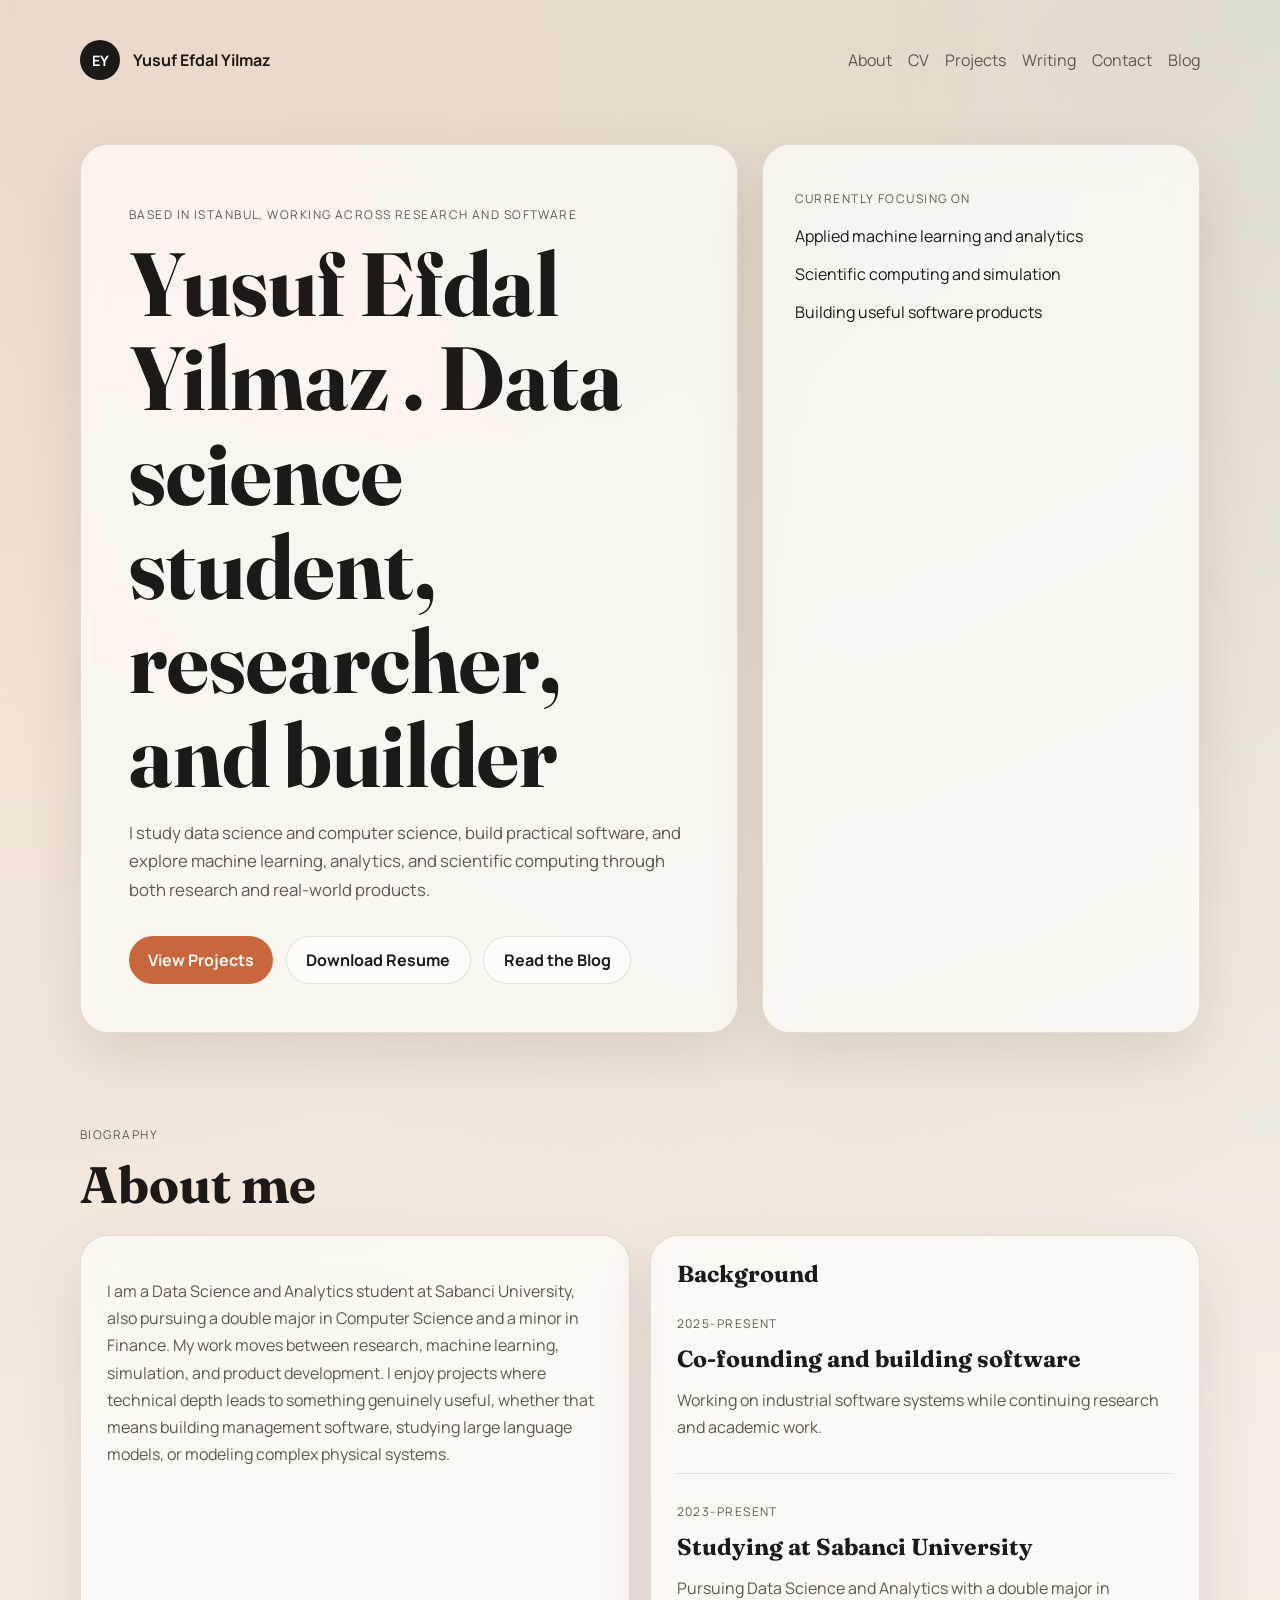
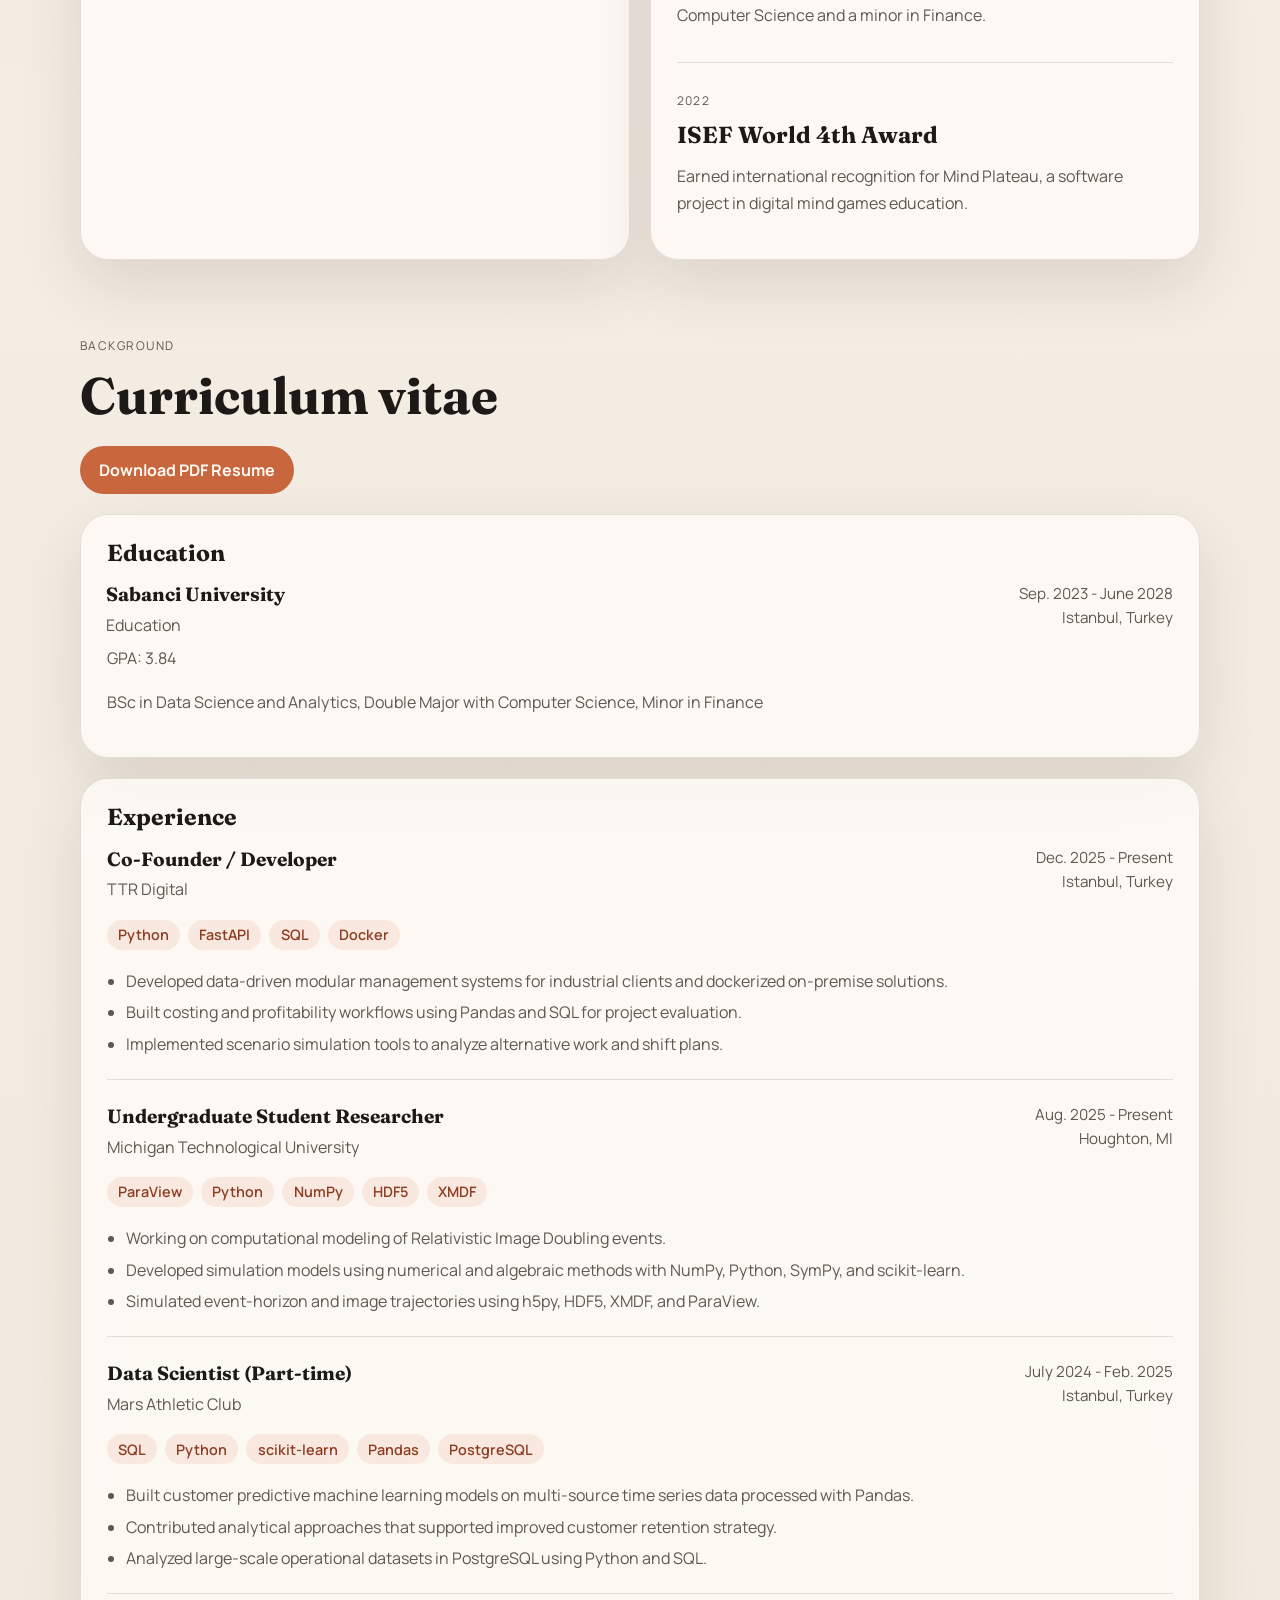
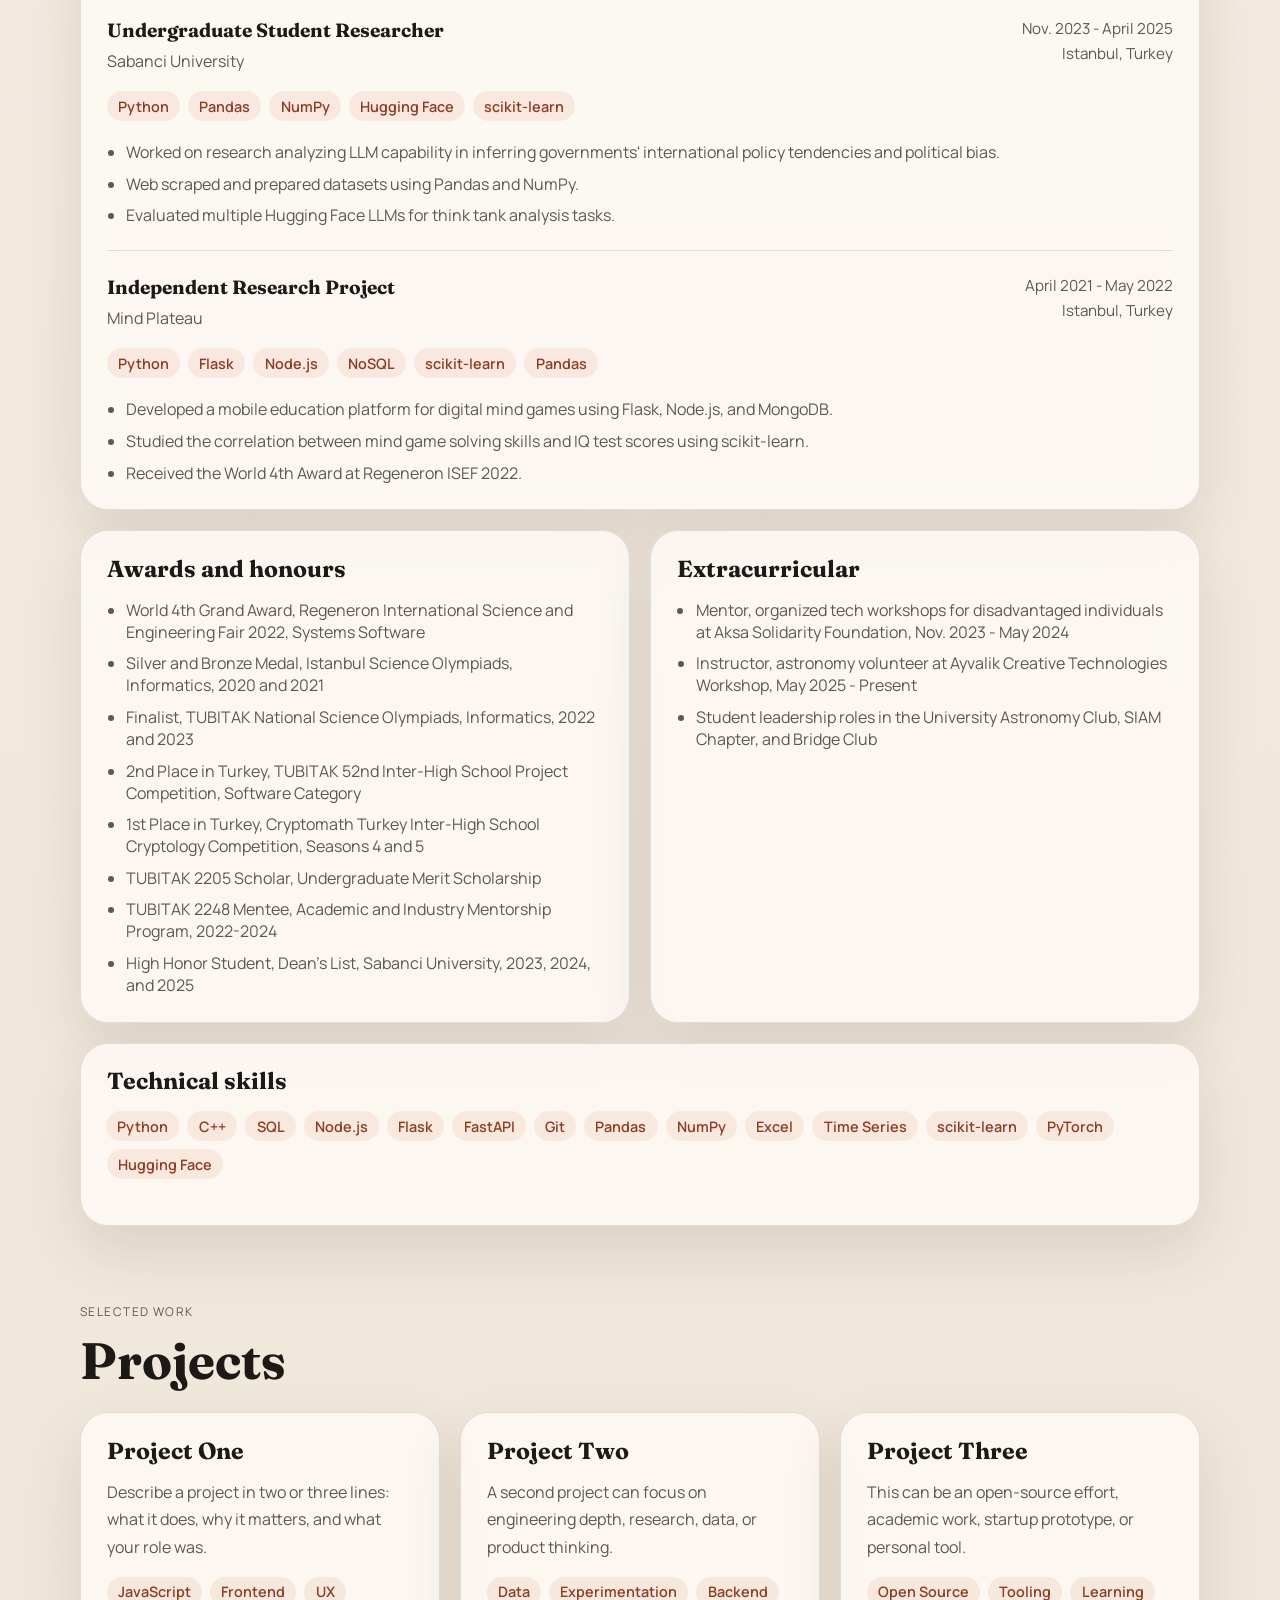
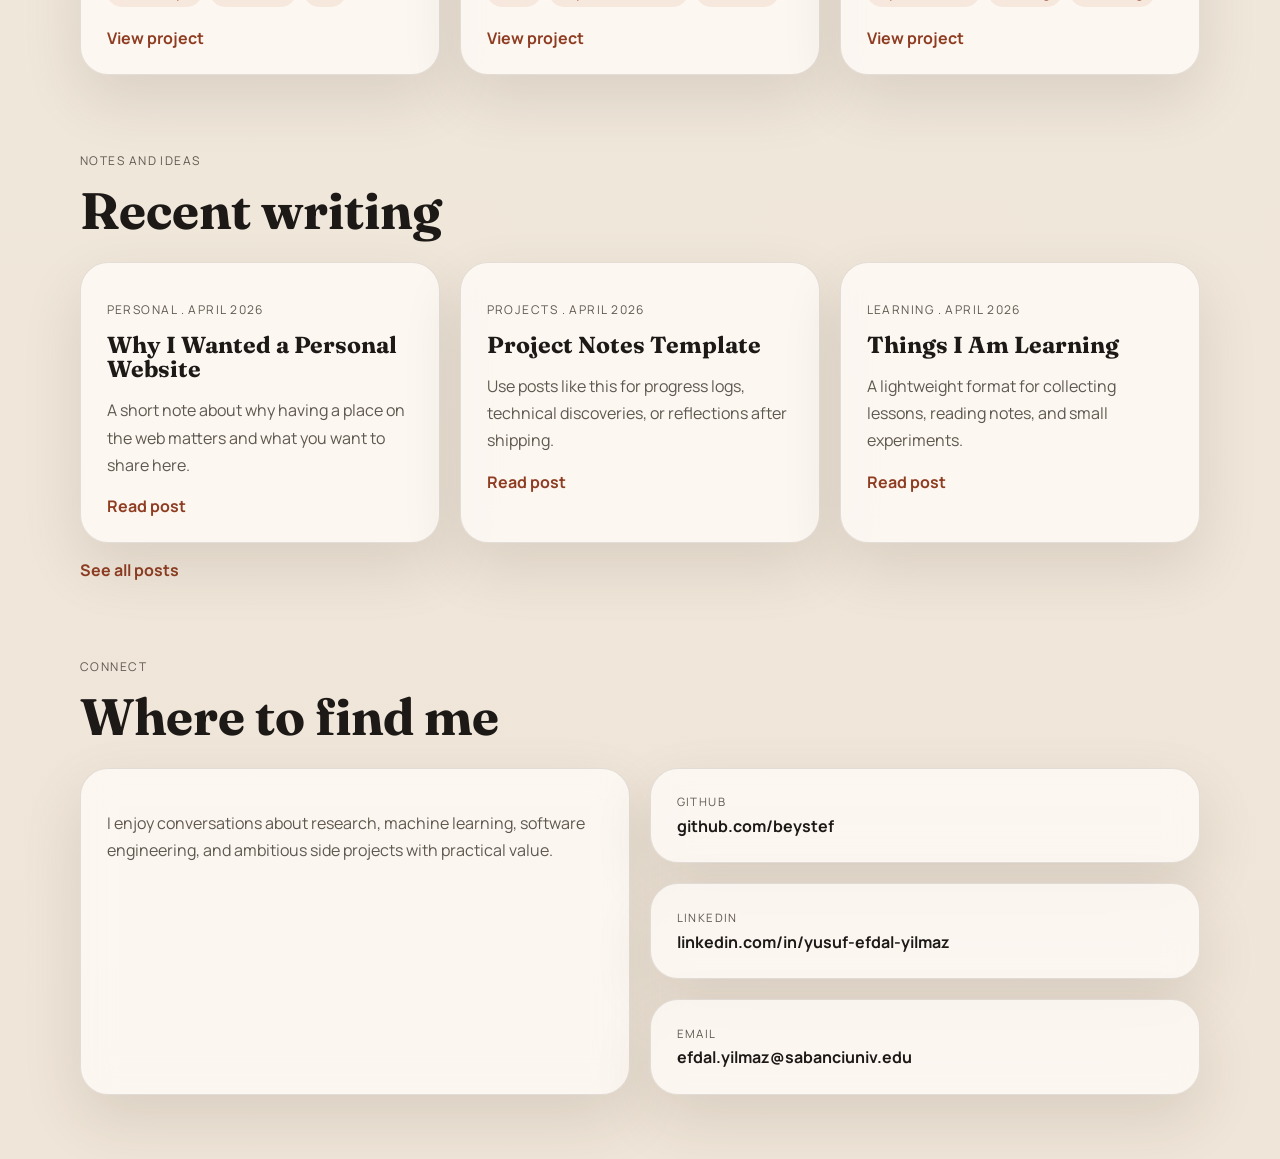
==== index.html @ 8969c826 "initial update" ====
<!DOCTYPE html>
<html lang="en">
  <head>
    <meta charset="UTF-8" />
    <meta name="viewport" content="width=device-width, initial-scale=1.0" />
    <title>Personal Website</title>
    <meta
      name="description"
      content="Personal website template with biography, projects, and a simple blog."
    />
    <link rel="preconnect" href="https://fonts.googleapis.com" />
    <link rel="preconnect" href="https://fonts.gstatic.com" crossorigin />
    <link
      href="https://fonts.googleapis.com/css2?family=Fraunces:wght@500;600;700&family=Manrope:wght@400;500;600;700&display=swap"
      rel="stylesheet"
    />
    <link rel="stylesheet" href="styles.css" />
  </head>
  <body data-page="home">
    <div class="page-shell">
      <header class="site-header">
        <a class="brand" href="#top">
          <span class="brand-mark">EY</span>
          <span class="brand-text" id="brand-text"></span>
        </a>
        <nav class="site-nav" aria-label="Primary">
          <a href="#about">About</a>
          <a href="#cv">CV</a>
          <a href="#projects">Projects</a>
          <a href="#writing">Writing</a>
          <a href="#contact">Contact</a>
          <a href="blog/">Blog</a>
        </nav>
      </header>

      <main id="top">
        <section class="hero">
          <div class="hero-copy">
            <p class="eyebrow" id="hero-location"></p>
            <h1 id="hero-title"></h1>
            <p class="hero-text" id="hero-summary"></p>
            <div class="hero-actions">
              <a class="button button-primary" href="#projects">View Projects</a>
              <a class="button button-secondary" href="resume.pdf" download>Download Resume</a>
              <a class="button button-secondary" href="blog/">Read the Blog</a>
            </div>
          </div>
          <aside class="hero-card">
            <p class="card-label">Currently focusing on</p>
            <ul class="focus-list" id="focus-list"></ul>
          </aside>
        </section>

        <section class="section" id="about">
          <div class="section-heading">
            <p class="eyebrow">Biography</p>
            <h2>About me</h2>
          </div>
          <div class="about-grid">
            <div class="panel">
              <p id="about-bio"></p>
            </div>
            <div class="panel">
              <h3>Background</h3>
              <div class="timeline" id="timeline-list"></div>
            </div>
          </div>
        </section>

        <section class="section" id="cv">
          <div class="section-heading">
            <p class="eyebrow">Background</p>
            <h2>Curriculum vitae</h2>
          </div>
          <div class="cv-actions">
            <a class="button button-primary" href="resume.pdf" download>Download PDF Resume</a>
          </div>
          <div class="cv-stack">
            <div class="panel cv-block">
              <h3>Education</h3>
              <div id="education-list"></div>
            </div>
            <div class="panel cv-block">
              <h3>Experience</h3>
              <div id="experience-list"></div>
            </div>
            <div class="cv-grid">
              <div class="panel cv-block">
                <h3>Awards and honours</h3>
                <ul class="bullet-list" id="awards-list"></ul>
              </div>
              <div class="panel cv-block">
                <h3>Extracurricular</h3>
                <ul class="bullet-list" id="activities-list"></ul>
              </div>
            </div>
            <div class="panel cv-block">
              <h3>Technical skills</h3>
              <div class="tag-list" id="skills-list"></div>
            </div>
          </div>
        </section>

        <section class="section" id="projects">
          <div class="section-heading">
            <p class="eyebrow">Selected work</p>
            <h2>Projects</h2>
          </div>
          <div class="card-grid" id="project-list"></div>
        </section>

        <section class="section" id="writing">
          <div class="section-heading">
            <p class="eyebrow">Notes and ideas</p>
            <h2>Recent writing</h2>
          </div>
          <div class="card-grid" id="post-list"></div>
          <div class="section-footer">
            <a class="text-link" href="blog/">See all posts</a>
          </div>
        </section>

        <section class="section" id="contact">
          <div class="section-heading">
            <p class="eyebrow">Connect</p>
            <h2>Where to find me</h2>
          </div>
          <div class="contact-grid">
            <div class="panel">
              <p id="contact-note"></p>
            </div>
            <div class="contact-links" id="contact-links"></div>
          </div>
        </section>
      </main>
    </div>

    <script src="data/site-data.js"></script>
    <script src="script.js"></script>
  </body>
</html>
---- styles.css ----
:root {
  --bg: #f4efe7;
  --surface: rgba(255, 252, 248, 0.78);
  --surface-strong: #fffaf3;
  --ink: #1c1917;
  --muted: #5f584f;
  --line: rgba(74, 63, 50, 0.14);
  --accent: #c8663d;
  --accent-deep: #8f3d22;
  --shadow: 0 24px 60px rgba(60, 42, 22, 0.12);
  --radius-lg: 28px;
  --radius-md: 18px;
  --radius-sm: 999px;
  --content-width: 1120px;
}

* {
  box-sizing: border-box;
}

html {
  scroll-behavior: smooth;
}

body {
  margin: 0;
  font-family: "Manrope", sans-serif;
  color: var(--ink);
  background:
    radial-gradient(circle at top left, rgba(200, 102, 61, 0.16), transparent 28%),
    radial-gradient(circle at top right, rgba(129, 157, 124, 0.18), transparent 24%),
    linear-gradient(180deg, #f6f0e9 0%, #efe5d8 100%);
}

a {
  color: inherit;
  text-decoration: none;
}

.page-shell {
  width: min(calc(100% - 2rem), var(--content-width));
  margin: 0 auto;
  padding: 1.5rem 0 4rem;
}

.site-header {
  display: flex;
  align-items: center;
  justify-content: space-between;
  gap: 1rem;
  padding: 1rem 0 2rem;
}

.brand {
  display: inline-flex;
  align-items: center;
  gap: 0.8rem;
  font-weight: 700;
}

.brand-mark {
  display: inline-grid;
  place-items: center;
  width: 2.5rem;
  height: 2.5rem;
  border-radius: 50%;
  background: var(--ink);
  color: #fff;
  font-size: 0.9rem;
}

.site-nav {
  display: flex;
  flex-wrap: wrap;
  gap: 1rem;
  color: var(--muted);
}

.hero {
  display: grid;
  grid-template-columns: 1.5fr 1fr;
  gap: 1.5rem;
  align-items: stretch;
  padding: 2rem 0 1rem;
}

.hero-compact {
  grid-template-columns: 1fr;
}

.hero-copy,
.hero-card,
.panel,
.card {
  border: 1px solid var(--line);
  background: var(--surface);
  backdrop-filter: blur(16px);
  box-shadow: var(--shadow);
  border-radius: var(--radius-lg);
}

.hero-copy {
  padding: 3rem;
}

.hero-card {
  padding: 2rem;
}

.eyebrow,
.card-meta,
.timeline-period,
.card-label {
  text-transform: uppercase;
  letter-spacing: 0.12em;
  font-size: 0.75rem;
  color: var(--muted);
}

h1,
h2,
h3 {
  font-family: "Fraunces", serif;
  line-height: 1.05;
  margin: 0;
}

h1 {
  font-size: clamp(2.8rem, 7vw, 5.6rem);
  margin-top: 0.75rem;
  max-width: 10ch;
}

h2 {
  font-size: clamp(2rem, 4vw, 3.2rem);
}

h3 {
  font-size: 1.45rem;
}

p {
  line-height: 1.7;
  color: var(--muted);
}

.hero-text {
  max-width: 60ch;
  font-size: 1.05rem;
}

.hero-actions {
  display: flex;
  flex-wrap: wrap;
  gap: 0.8rem;
  margin-top: 2rem;
}

.button {
  display: inline-flex;
  align-items: center;
  justify-content: center;
  min-height: 3rem;
  padding: 0 1.2rem;
  border-radius: var(--radius-sm);
  font-weight: 700;
}

.button-primary {
  background: var(--accent);
  color: #fffaf4;
}

.button-secondary {
  border: 1px solid var(--line);
  background: rgba(255, 255, 255, 0.55);
}

.focus-list,
.timeline {
  display: grid;
  gap: 1rem;
  padding: 0;
  margin: 1rem 0 0;
  list-style: none;
}

.section {
  padding-top: 4rem;
}

.cv-actions {
  margin-bottom: 1.25rem;
}

.section-heading {
  margin-bottom: 1.5rem;
}

.about-grid,
.cv-grid,
.contact-grid {
  display: grid;
  grid-template-columns: repeat(2, minmax(0, 1fr));
  gap: 1.25rem;
}

.panel {
  padding: 1.6rem;
}

.timeline-item + .timeline-item {
  padding-top: 1rem;
  border-top: 1px solid var(--line);
}

.card-grid,
.cv-stack,
.blog-stack,
.contact-links {
  display: grid;
  gap: 1.25rem;
}

.card-grid {
  grid-template-columns: repeat(3, minmax(0, 1fr));
}

.card {
  padding: 1.6rem;
}

.tag-list {
  display: flex;
  flex-wrap: wrap;
  gap: 0.5rem;
  margin: 1rem 0 1.25rem;
}

.tag {
  padding: 0.35rem 0.7rem;
  border-radius: var(--radius-sm);
  background: rgba(200, 102, 61, 0.1);
  color: var(--accent-deep);
  font-size: 0.9rem;
  font-weight: 600;
}

.text-link {
  color: var(--accent-deep);
  font-weight: 700;
}

.section-footer {
  margin-top: 1rem;
}

.contact-link {
  display: grid;
  gap: 0.35rem;
}

.contact-label {
  text-transform: uppercase;
  letter-spacing: 0.12em;
  font-size: 0.72rem;
  color: var(--muted);
}

.contact-value {
  font-weight: 700;
  color: var(--ink);
}

.cv-block h3 {
  margin-bottom: 1.1rem;
}

.cv-entry + .cv-entry {
  margin-top: 1.5rem;
  padding-top: 1.5rem;
  border-top: 1px solid var(--line);
}

.cv-entry-header {
  display: flex;
  justify-content: space-between;
  gap: 1rem;
  align-items: flex-start;
}

.cv-entry h4 {
  margin: 0;
  font-family: "Fraunces", serif;
  font-size: 1.2rem;
}

.cv-subtitle,
.cv-note,
.cv-meta {
  color: var(--muted);
}

.cv-subtitle,
.cv-note {
  margin: 0.35rem 0 0;
}

.cv-meta {
  display: grid;
  gap: 0.2rem;
  text-align: right;
  font-size: 0.95rem;
  flex-shrink: 0;
}

.bullet-list {
  margin: 1rem 0 0;
  padding-left: 1.2rem;
  color: var(--muted);
}

.bullet-list li + li {
  margin-top: 0.6rem;
}

@media (max-width: 920px) {
  .hero,
  .about-grid,
  .cv-grid,
  .contact-grid,
  .card-grid {
    grid-template-columns: 1fr;
  }

  .cv-entry-header {
    flex-direction: column;
  }

  .cv-meta {
    text-align: left;
  }

  .hero-copy {
    padding: 2.2rem;
  }

  .site-header {
    flex-direction: column;
    align-items: flex-start;
  }
}

@media (max-width: 600px) {
  .page-shell {
    width: min(calc(100% - 1.2rem), var(--content-width));
  }

  .hero-copy,
  .hero-card,
  .panel,
  .card {
    border-radius: 22px;
  }

  h1 {
    max-width: 100%;
  }
}
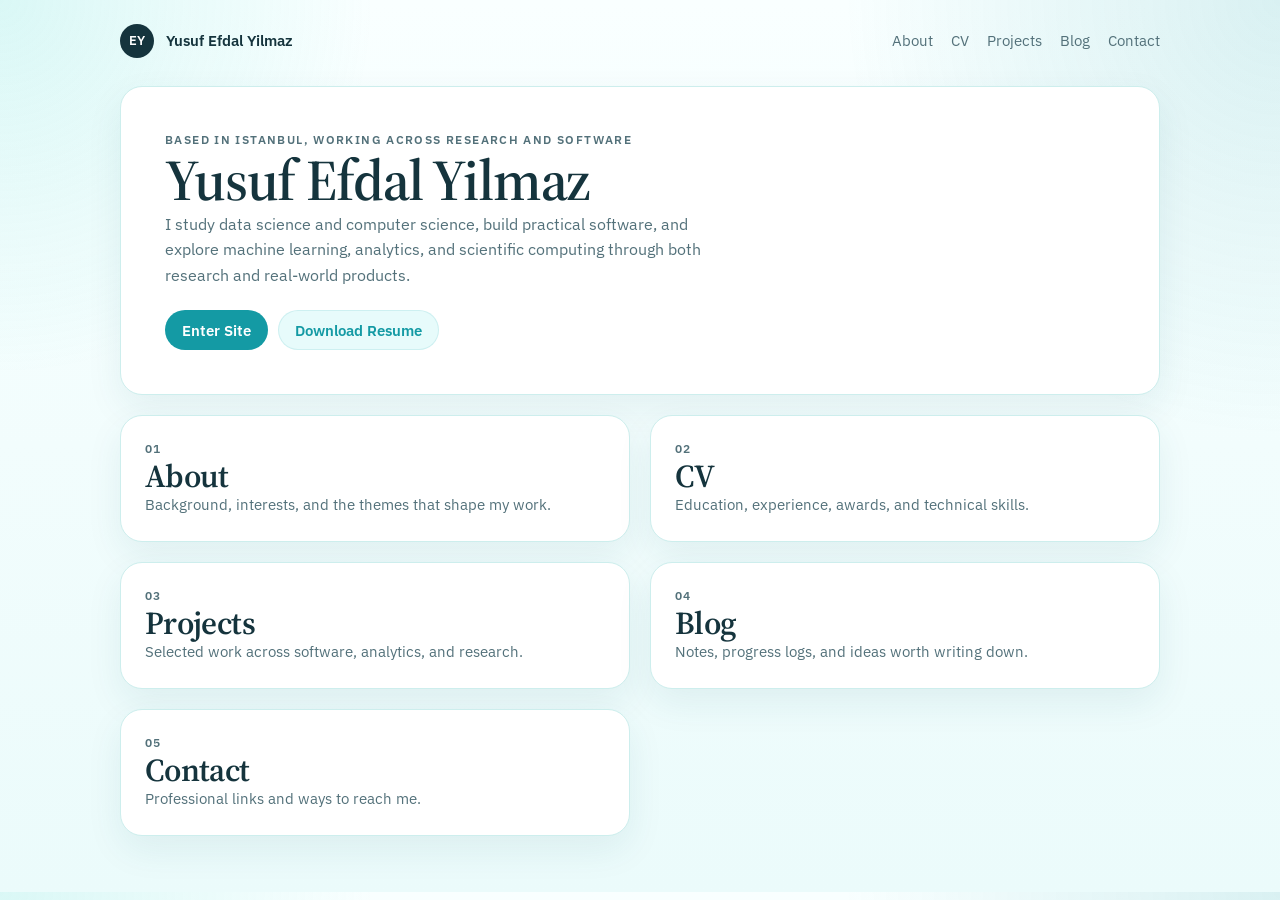
==== commit 927512b7: "initial update" ====
--- a/index.html
+++ b/index.html
@@ -6,12 +6,12 @@
     <title>Personal Website</title>
     <meta
       name="description"
-      content="Personal website template with biography, projects, and a simple blog."
+      content="Personal website of Yusuf Efdal Yilmaz."
     />
     <link rel="preconnect" href="https://fonts.googleapis.com" />
     <link rel="preconnect" href="https://fonts.gstatic.com" crossorigin />
     <link
-      href="https://fonts.googleapis.com/css2?family=Fraunces:wght@500;600;700&family=Manrope:wght@400;500;600;700&display=swap"
+      href="https://fonts.googleapis.com/css2?family=IBM+Plex+Sans:wght@400;500;600;700&family=Source+Serif+4:wght@500;600;700&display=swap"
       rel="stylesheet"
     />
     <link rel="stylesheet" href="styles.css" />
@@ -19,118 +19,56 @@
   <body data-page="home">
     <div class="page-shell">
       <header class="site-header">
-        <a class="brand" href="#top">
+        <a class="brand" href="/">
           <span class="brand-mark">EY</span>
           <span class="brand-text" id="brand-text"></span>
         </a>
         <nav class="site-nav" aria-label="Primary">
-          <a href="#about">About</a>
-          <a href="#cv">CV</a>
-          <a href="#projects">Projects</a>
-          <a href="#writing">Writing</a>
-          <a href="#contact">Contact</a>
-          <a href="blog/">Blog</a>
+          <a href="/about.html">About</a>
+          <a href="/cv.html">CV</a>
+          <a href="/projects.html">Projects</a>
+          <a href="/blog/">Blog</a>
+          <a href="/contact.html">Contact</a>
         </nav>
       </header>
 
-      <main id="top">
-        <section class="hero">
-          <div class="hero-copy">
-            <p class="eyebrow" id="hero-location"></p>
-            <h1 id="hero-title"></h1>
-            <p class="hero-text" id="hero-summary"></p>
-            <div class="hero-actions">
-              <a class="button button-primary" href="#projects">View Projects</a>
-              <a class="button button-secondary" href="resume.pdf" download>Download Resume</a>
-              <a class="button button-secondary" href="blog/">Read the Blog</a>
-            </div>
-          </div>
-          <aside class="hero-card">
-            <p class="card-label">Currently focusing on</p>
-            <ul class="focus-list" id="focus-list"></ul>
-          </aside>
-        </section>
-
-        <section class="section" id="about">
-          <div class="section-heading">
-            <p class="eyebrow">Biography</p>
-            <h2>About me</h2>
-          </div>
-          <div class="about-grid">
-            <div class="panel">
-              <p id="about-bio"></p>
-            </div>
-            <div class="panel">
-              <h3>Background</h3>
-              <div class="timeline" id="timeline-list"></div>
-            </div>
+      <main class="landing-main">
+        <section class="landing-hero">
+          <p class="eyebrow" id="hero-location"></p>
+          <h1 id="hero-title"></h1>
+          <p class="landing-summary" id="hero-summary"></p>
+          <div class="hero-actions">
+            <a class="button button-primary" href="/about.html">Enter Site</a>
+            <a class="button button-secondary" href="/resume.pdf" download>Download Resume</a>
           </div>
         </section>
 
-        <section class="section" id="cv">
-          <div class="section-heading">
-            <p class="eyebrow">Background</p>
-            <h2>Curriculum vitae</h2>
-          </div>
-          <div class="cv-actions">
-            <a class="button button-primary" href="resume.pdf" download>Download PDF Resume</a>
-          </div>
-          <div class="cv-stack">
-            <div class="panel cv-block">
-              <h3>Education</h3>
-              <div id="education-list"></div>
-            </div>
-            <div class="panel cv-block">
-              <h3>Experience</h3>
-              <div id="experience-list"></div>
-            </div>
-            <div class="cv-grid">
-              <div class="panel cv-block">
-                <h3>Awards and honours</h3>
-                <ul class="bullet-list" id="awards-list"></ul>
-              </div>
-              <div class="panel cv-block">
-                <h3>Extracurricular</h3>
-                <ul class="bullet-list" id="activities-list"></ul>
-              </div>
-            </div>
-            <div class="panel cv-block">
-              <h3>Technical skills</h3>
-              <div class="tag-list" id="skills-list"></div>
-            </div>
-          </div>
-        </section>
-
-        <section class="section" id="projects">
-          <div class="section-heading">
-            <p class="eyebrow">Selected work</p>
+        <section class="landing-grid">
+          <a class="landing-card" href="/about.html">
+            <p class="eyebrow">01</p>
+            <h2>About</h2>
+            <p>Background, interests, and the themes that shape my work.</p>
+          </a>
+          <a class="landing-card" href="/cv.html">
+            <p class="eyebrow">02</p>
+            <h2>CV</h2>
+            <p>Education, experience, awards, and technical skills.</p>
+          </a>
+          <a class="landing-card" href="/projects.html">
+            <p class="eyebrow">03</p>
             <h2>Projects</h2>
-          </div>
-          <div class="card-grid" id="project-list"></div>
-        </section>
-
-        <section class="section" id="writing">
-          <div class="section-heading">
-            <p class="eyebrow">Notes and ideas</p>
-            <h2>Recent writing</h2>
-          </div>
-          <div class="card-grid" id="post-list"></div>
-          <div class="section-footer">
-            <a class="text-link" href="blog/">See all posts</a>
-          </div>
-        </section>
-
-        <section class="section" id="contact">
-          <div class="section-heading">
-            <p class="eyebrow">Connect</p>
-            <h2>Where to find me</h2>
-          </div>
-          <div class="contact-grid">
-            <div class="panel">
-              <p id="contact-note"></p>
-            </div>
-            <div class="contact-links" id="contact-links"></div>
-          </div>
+            <p>Selected work across software, analytics, and research.</p>
+          </a>
+          <a class="landing-card" href="/blog/">
+            <p class="eyebrow">04</p>
+            <h2>Blog</h2>
+            <p>Notes, progress logs, and ideas worth writing down.</p>
+          </a>
+          <a class="landing-card" href="/contact.html">
+            <p class="eyebrow">05</p>
+            <h2>Contact</h2>
+            <p>Professional links and ways to reach me.</p>
+          </a>
         </section>
       </main>
     </div>
--- a/styles.css
+++ b/styles.css
@@ -1,17 +1,17 @@
 :root {
-  --bg: #f4efe7;
-  --surface: rgba(255, 252, 248, 0.78);
-  --surface-strong: #fffaf3;
-  --ink: #1c1917;
-  --muted: #5f584f;
-  --line: rgba(74, 63, 50, 0.14);
-  --accent: #c8663d;
-  --accent-deep: #8f3d22;
-  --shadow: 0 24px 60px rgba(60, 42, 22, 0.12);
-  --radius-lg: 28px;
-  --radius-md: 18px;
+  --bg: #eefcfb;
+  --surface: #ffffff;
+  --surface-alt: #f2fffd;
+  --ink: #15343d;
+  --muted: #53717a;
+  --line: #cdeeed;
+  --accent: #149aa4;
+  --accent-soft: #e7fbfb;
+  --shadow: 0 14px 36px rgba(20, 88, 98, 0.08);
+  --radius-lg: 22px;
+  --radius-md: 16px;
   --radius-sm: 999px;
-  --content-width: 1120px;
+  --content-width: 1040px;
 }
 
 * {
@@ -24,12 +24,14 @@
 
 body {
   margin: 0;
-  font-family: "Manrope", sans-serif;
+  background:
+    radial-gradient(circle at top left, rgba(76, 214, 204, 0.18), transparent 24%),
+    radial-gradient(circle at top right, rgba(20, 154, 164, 0.14), transparent 28%),
+    linear-gradient(180deg, #f9ffff 0%, #ebfbfb 100%);
   color: var(--ink);
-  background:
-    radial-gradient(circle at top left, rgba(200, 102, 61, 0.16), transparent 28%),
-    radial-gradient(circle at top right, rgba(129, 157, 124, 0.18), transparent 24%),
-    linear-gradient(180deg, #f6f0e9 0%, #efe5d8 100%);
+  font-family: "IBM Plex Sans", sans-serif;
+  font-size: 15px;
+  line-height: 1.6;
 }
 
 a {
@@ -37,333 +39,306 @@
   text-decoration: none;
 }
 
+p {
+  margin: 0;
+  color: var(--muted);
+}
+
+h1,
+h2,
+h3 {
+  margin: 0;
+  font-family: "Source Serif 4", serif;
+  font-weight: 600;
+  letter-spacing: -0.02em;
+  line-height: 1.08;
+}
+
+h1 {
+  font-size: clamp(2.4rem, 4.5vw, 4rem);
+}
+
+h2 {
+  font-size: clamp(1.5rem, 2.5vw, 2rem);
+}
+
+h3 {
+  font-size: 1.12rem;
+}
+
 .page-shell {
-  width: min(calc(100% - 2rem), var(--content-width));
+  width: min(calc(100% - 40px), var(--content-width));
   margin: 0 auto;
-  padding: 1.5rem 0 4rem;
+  padding: 24px 0 56px;
 }
 
 .site-header {
   display: flex;
   align-items: center;
   justify-content: space-between;
-  gap: 1rem;
-  padding: 1rem 0 2rem;
+  gap: 20px;
+  padding-bottom: 28px;
 }
 
 .brand {
   display: inline-flex;
   align-items: center;
-  gap: 0.8rem;
-  font-weight: 700;
+  gap: 12px;
+  font-size: 0.94rem;
+  font-weight: 600;
 }
 
 .brand-mark {
   display: inline-grid;
   place-items: center;
-  width: 2.5rem;
-  height: 2.5rem;
+  width: 34px;
+  height: 34px;
   border-radius: 50%;
   background: var(--ink);
   color: #fff;
-  font-size: 0.9rem;
+  font-size: 0.8rem;
 }
 
 .site-nav {
   display: flex;
   flex-wrap: wrap;
-  gap: 1rem;
-  color: var(--muted);
-}
-
-.hero {
-  display: grid;
-  grid-template-columns: 1.5fr 1fr;
-  gap: 1.5rem;
-  align-items: stretch;
-  padding: 2rem 0 1rem;
-}
-
-.hero-compact {
-  grid-template-columns: 1fr;
-}
-
-.hero-copy,
-.hero-card,
+  gap: 18px;
+  font-size: 0.92rem;
+  color: var(--muted);
+}
+
+.site-nav a:hover,
+.text-link:hover {
+  color: var(--accent);
+}
+
+.landing-main,
+.content-page,
+.page-stack,
+.contact-links,
+.timeline {
+  display: grid;
+  gap: 20px;
+}
+
+.landing-hero,
+.landing-card,
 .panel,
 .card {
+  background: var(--surface);
   border: 1px solid var(--line);
-  background: var(--surface);
-  backdrop-filter: blur(16px);
+  border-radius: var(--radius-lg);
   box-shadow: var(--shadow);
-  border-radius: var(--radius-lg);
-}
-
-.hero-copy {
-  padding: 3rem;
-}
-
-.hero-card {
-  padding: 2rem;
+}
+
+.landing-hero {
+  padding: 44px;
+}
+
+.landing-summary,
+.page-summary {
+  max-width: 58ch;
+  font-size: 1rem;
+}
+
+.hero-actions {
+  display: flex;
+  flex-wrap: wrap;
+  gap: 10px;
+  margin-top: 22px;
+}
+
+.landing-grid,
+.content-grid,
+.card-grid {
+  display: grid;
+  gap: 20px;
+}
+
+.landing-grid {
+  grid-template-columns: repeat(2, minmax(0, 1fr));
+}
+
+.content-grid {
+  grid-template-columns: repeat(2, minmax(0, 1fr));
+}
+
+.card-grid {
+  grid-template-columns: repeat(2, minmax(0, 1fr));
+}
+
+.card-grid-wide {
+  grid-template-columns: repeat(2, minmax(0, 1fr));
+}
+
+.landing-card,
+.panel,
+.card {
+  padding: 24px;
+}
+
+.landing-card {
+  transition: transform 160ms ease, border-color 160ms ease;
+}
+
+.landing-card:hover {
+  transform: translateY(-2px);
+  border-color: #9ddfdd;
+}
+
+.page-intro {
+  display: grid;
+  gap: 10px;
+  padding: 8px 0 6px;
 }
 
 .eyebrow,
 .card-meta,
 .timeline-period,
-.card-label {
+.contact-label {
+  font-size: 0.72rem;
+  font-weight: 600;
+  letter-spacing: 0.12em;
   text-transform: uppercase;
-  letter-spacing: 0.12em;
-  font-size: 0.75rem;
-  color: var(--muted);
-}
-
-h1,
-h2,
-h3 {
-  font-family: "Fraunces", serif;
-  line-height: 1.05;
-  margin: 0;
-}
-
-h1 {
-  font-size: clamp(2.8rem, 7vw, 5.6rem);
-  margin-top: 0.75rem;
-  max-width: 10ch;
-}
-
-h2 {
-  font-size: clamp(2rem, 4vw, 3.2rem);
-}
-
-h3 {
-  font-size: 1.45rem;
-}
-
-p {
-  line-height: 1.7;
-  color: var(--muted);
-}
-
-.hero-text {
-  max-width: 60ch;
-  font-size: 1.05rem;
-}
-
-.hero-actions {
-  display: flex;
-  flex-wrap: wrap;
-  gap: 0.8rem;
-  margin-top: 2rem;
+  color: var(--muted);
 }
 
 .button {
   display: inline-flex;
   align-items: center;
   justify-content: center;
-  min-height: 3rem;
-  padding: 0 1.2rem;
+  min-height: 40px;
+  padding: 0 16px;
   border-radius: var(--radius-sm);
-  font-weight: 700;
+  font-size: 0.92rem;
+  font-weight: 600;
+  border: 1px solid transparent;
 }
 
 .button-primary {
   background: var(--accent);
-  color: #fffaf4;
+  color: #fff;
 }
 
 .button-secondary {
-  border: 1px solid var(--line);
-  background: rgba(255, 255, 255, 0.55);
-}
-
-.focus-list,
-.timeline {
-  display: grid;
-  gap: 1rem;
-  padding: 0;
-  margin: 1rem 0 0;
-  list-style: none;
-}
-
-.section {
-  padding-top: 4rem;
-}
-
-.cv-actions {
-  margin-bottom: 1.25rem;
-}
-
-.section-heading {
-  margin-bottom: 1.5rem;
-}
-
-.about-grid,
-.cv-grid,
-.contact-grid {
-  display: grid;
-  grid-template-columns: repeat(2, minmax(0, 1fr));
-  gap: 1.25rem;
-}
-
-.panel {
-  padding: 1.6rem;
-}
-
-.timeline-item + .timeline-item {
-  padding-top: 1rem;
+  background: var(--accent-soft);
+  color: var(--accent);
+  border-color: rgba(20, 154, 164, 0.12);
+}
+
+.prose-panel,
+.cv-block,
+.card,
+.contact-link {
+  display: grid;
+  gap: 12px;
+}
+
+.timeline-item + .timeline-item,
+.cv-entry + .cv-entry {
+  padding-top: 18px;
   border-top: 1px solid var(--line);
 }
 
-.card-grid,
-.cv-stack,
-.blog-stack,
-.contact-links {
-  display: grid;
-  gap: 1.25rem;
-}
-
-.card-grid {
-  grid-template-columns: repeat(3, minmax(0, 1fr));
-}
-
-.card {
-  padding: 1.6rem;
-}
-
-.tag-list {
-  display: flex;
-  flex-wrap: wrap;
-  gap: 0.5rem;
-  margin: 1rem 0 1.25rem;
-}
-
-.tag {
-  padding: 0.35rem 0.7rem;
-  border-radius: var(--radius-sm);
-  background: rgba(200, 102, 61, 0.1);
-  color: var(--accent-deep);
+.cv-entry {
+  display: grid;
+  gap: 10px;
+}
+
+.cv-entry-header {
+  display: flex;
+  justify-content: space-between;
+  gap: 16px;
+  align-items: flex-start;
+}
+
+.cv-meta {
+  display: grid;
+  gap: 2px;
+  text-align: right;
+  color: var(--muted);
   font-size: 0.9rem;
-  font-weight: 600;
-}
-
-.text-link {
-  color: var(--accent-deep);
-  font-weight: 700;
-}
-
-.section-footer {
-  margin-top: 1rem;
-}
-
-.contact-link {
-  display: grid;
-  gap: 0.35rem;
-}
-
-.contact-label {
-  text-transform: uppercase;
-  letter-spacing: 0.12em;
-  font-size: 0.72rem;
-  color: var(--muted);
-}
-
-.contact-value {
-  font-weight: 700;
-  color: var(--ink);
-}
-
-.cv-block h3 {
-  margin-bottom: 1.1rem;
-}
-
-.cv-entry + .cv-entry {
-  margin-top: 1.5rem;
-  padding-top: 1.5rem;
-  border-top: 1px solid var(--line);
-}
-
-.cv-entry-header {
-  display: flex;
-  justify-content: space-between;
-  gap: 1rem;
-  align-items: flex-start;
-}
-
-.cv-entry h4 {
-  margin: 0;
-  font-family: "Fraunces", serif;
-  font-size: 1.2rem;
-}
-
-.cv-subtitle,
-.cv-note,
-.cv-meta {
-  color: var(--muted);
 }
 
 .cv-subtitle,
 .cv-note {
-  margin: 0.35rem 0 0;
-}
-
-.cv-meta {
-  display: grid;
-  gap: 0.2rem;
-  text-align: right;
   font-size: 0.95rem;
-  flex-shrink: 0;
+}
+
+.tag-list {
+  display: flex;
+  flex-wrap: wrap;
+  gap: 8px;
+}
+
+.tag {
+  padding: 5px 10px;
+  border-radius: var(--radius-sm);
+  background: var(--accent-soft);
+  color: var(--accent);
+  font-size: 0.84rem;
+  font-weight: 600;
 }
 
 .bullet-list {
-  margin: 1rem 0 0;
-  padding-left: 1.2rem;
+  margin: 0;
+  padding-left: 18px;
   color: var(--muted);
 }
 
 .bullet-list li + li {
-  margin-top: 0.6rem;
-}
-
-@media (max-width: 920px) {
-  .hero,
-  .about-grid,
-  .cv-grid,
-  .contact-grid,
-  .card-grid {
-    grid-template-columns: 1fr;
-  }
-
+  margin-top: 8px;
+}
+
+.text-link {
+  color: var(--accent);
+  font-size: 0.92rem;
+  font-weight: 600;
+}
+
+.contact-link {
+  max-width: 420px;
+}
+
+.contact-value {
+  font-size: 1rem;
+  font-weight: 600;
+  color: var(--ink);
+}
+
+@media (max-width: 820px) {
+  .site-header,
   .cv-entry-header {
     flex-direction: column;
+    align-items: flex-start;
+  }
+
+  .landing-grid,
+  .content-grid,
+  .card-grid,
+  .card-grid-wide {
+    grid-template-columns: 1fr;
   }
 
   .cv-meta {
     text-align: left;
   }
-
-  .hero-copy {
-    padding: 2.2rem;
-  }
-
-  .site-header {
-    flex-direction: column;
-    align-items: flex-start;
-  }
-}
-
-@media (max-width: 600px) {
+}
+
+@media (max-width: 560px) {
+  body {
+    font-size: 14px;
+  }
+
   .page-shell {
-    width: min(calc(100% - 1.2rem), var(--content-width));
-  }
-
-  .hero-copy,
-  .hero-card,
+    width: min(calc(100% - 24px), var(--content-width));
+  }
+
+  .landing-hero,
+  .landing-card,
   .panel,
   .card {
-    border-radius: 22px;
-  }
-
-  h1 {
-    max-width: 100%;
-  }
-}
+    padding: 20px;
+    border-radius: var(--radius-md);
+  }
+}
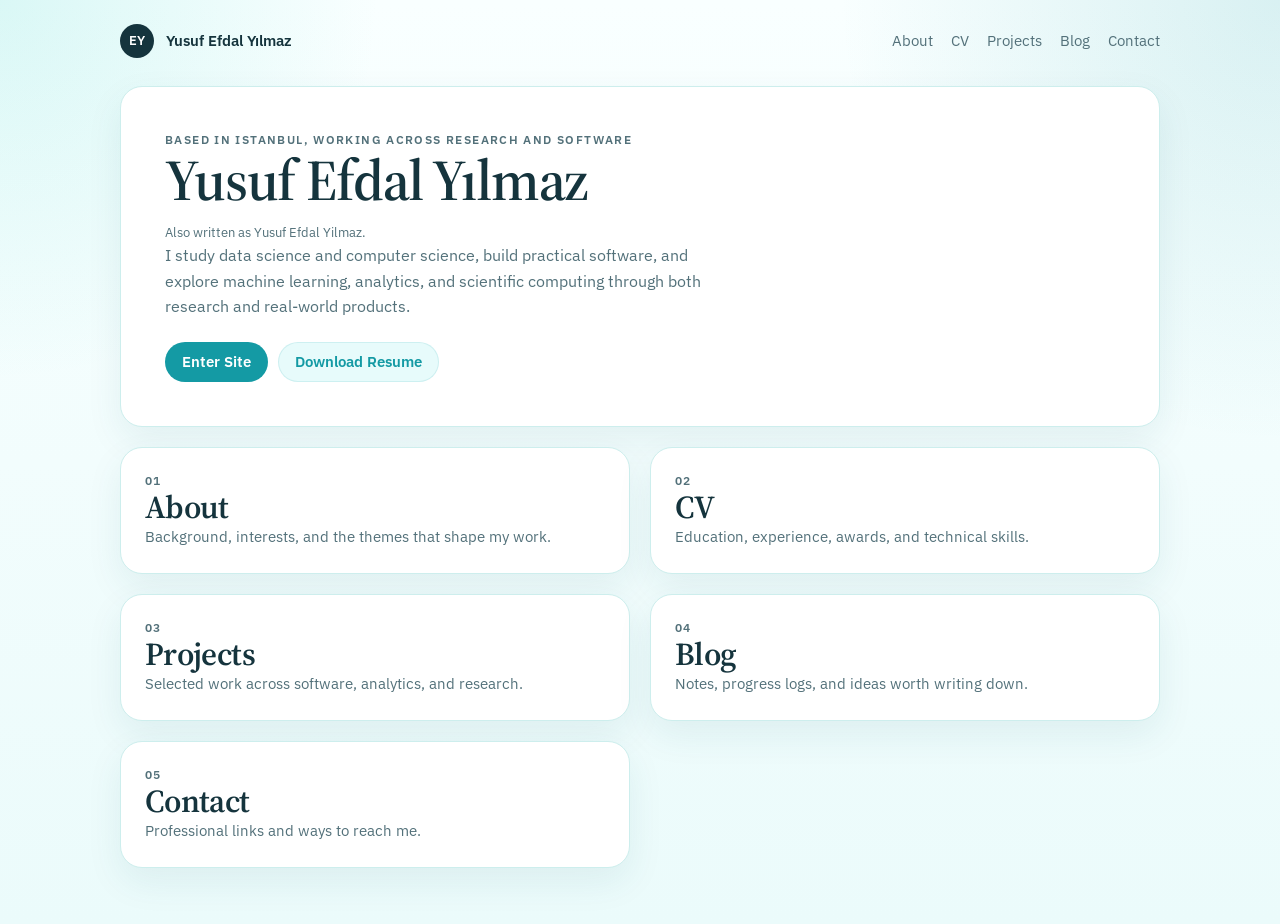
==== commit d694350f: "seo-update" ====
--- a/index.html
+++ b/index.html
@@ -3,11 +3,20 @@
   <head>
     <meta charset="UTF-8" />
     <meta name="viewport" content="width=device-width, initial-scale=1.0" />
-    <title>Personal Website</title>
+    <title>Yusuf Efdal Yılmaz | Personal Website</title>
     <meta
       name="description"
-      content="Personal website of Yusuf Efdal Yilmaz."
+      content="Yusuf Efdal Yılmaz is a data science student, researcher, and software builder based in Istanbul. Explore his background, CV, projects, blog, and contact details."
     />
+    <link rel="canonical" href="https://www.efdalyilmaz.com/" />
+    <meta property="og:title" content="Yusuf Efdal Yılmaz | Personal Website" />
+    <meta
+      property="og:description"
+      content="Personal website of Yusuf Efdal Yılmaz, featuring his background, CV, projects, writing, and contact details."
+    />
+    <meta property="og:type" content="website" />
+    <meta property="og:url" content="https://www.efdalyilmaz.com/" />
+    <meta name="robots" content="index,follow" />
     <link rel="preconnect" href="https://fonts.googleapis.com" />
     <link rel="preconnect" href="https://fonts.gstatic.com" crossorigin />
     <link
@@ -15,6 +24,30 @@
       rel="stylesheet"
     />
     <link rel="stylesheet" href="styles.css" />
+    <script type="application/ld+json">
+      {
+        "@context": "https://schema.org",
+        "@type": "Person",
+        "name": "Yusuf Efdal Yılmaz",
+        "alternateName": "Yusuf Efdal Yilmaz",
+        "url": "https://www.efdalyilmaz.com/",
+        "email": "mailto:efdal.yilmaz@sabanciuniv.edu",
+        "jobTitle": "Data science student, researcher, and builder",
+        "alumniOf": {
+          "@type": "CollegeOrUniversity",
+          "name": "Sabanci University"
+        },
+        "address": {
+          "@type": "PostalAddress",
+          "addressLocality": "Istanbul",
+          "addressCountry": "TR"
+        },
+        "sameAs": [
+          "https://github.com/beystef",
+          "https://linkedin.com/in/yusuf-efdal-yilmaz"
+        ]
+      }
+    </script>
   </head>
   <body data-page="home">
     <div class="page-shell">
@@ -36,6 +69,7 @@
         <section class="landing-hero">
           <p class="eyebrow" id="hero-location"></p>
           <h1 id="hero-title"></h1>
+          <p class="seo-name-variant">Also written as Yusuf Efdal Yilmaz.</p>
           <p class="landing-summary" id="hero-summary"></p>
           <div class="hero-actions">
             <a class="button button-primary" href="/about.html">Enter Site</a>
--- a/styles.css
+++ b/styles.css
@@ -141,6 +141,12 @@
   font-size: 1rem;
 }
 
+.seo-name-variant {
+  margin-top: 10px;
+  font-size: 0.84rem;
+  color: var(--muted);
+}
+
 .hero-actions {
   display: flex;
   flex-wrap: wrap;
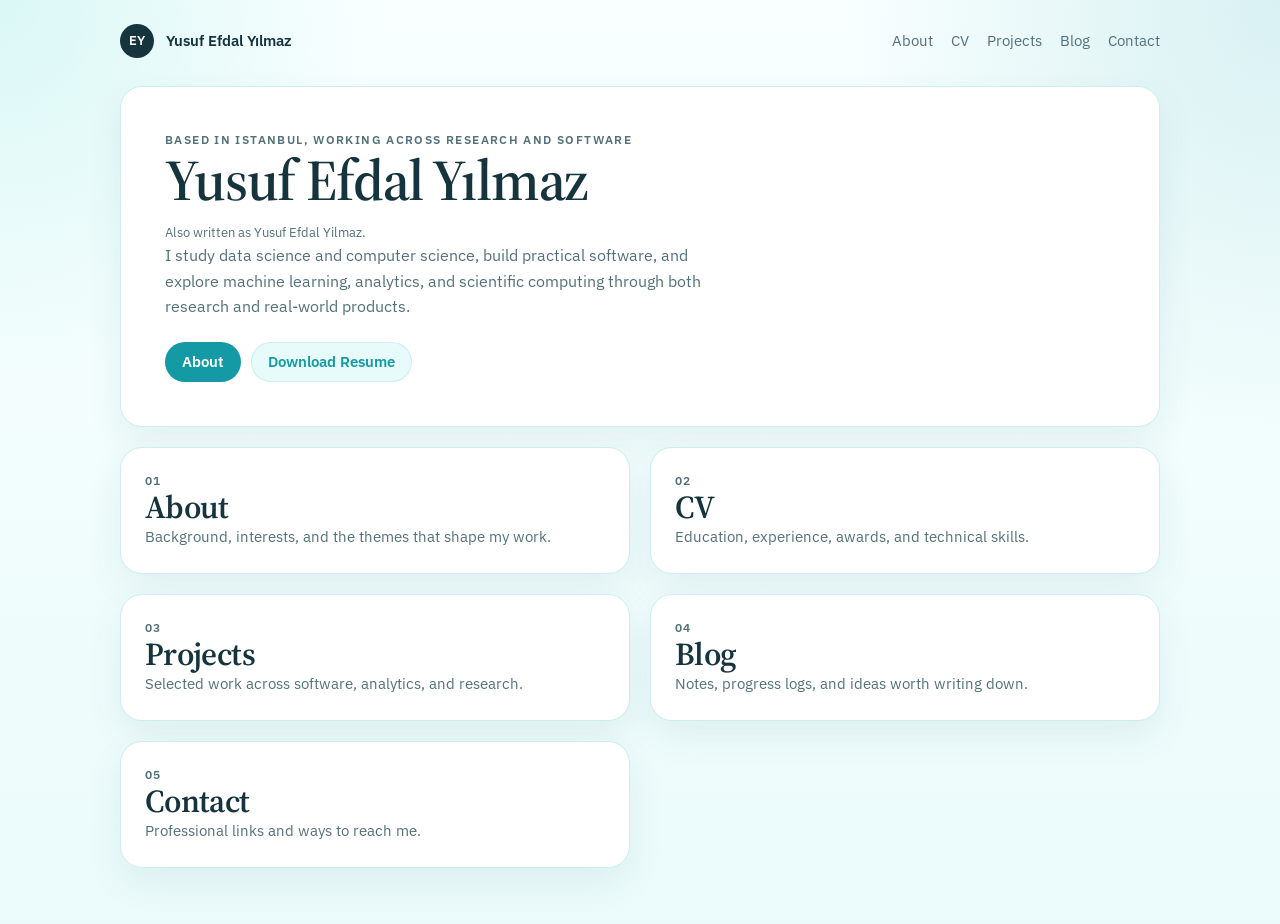
==== commit c835701c: "Update index.html" ====
--- a/index.html
+++ b/index.html
@@ -72,7 +72,7 @@
           <p class="seo-name-variant">Also written as Yusuf Efdal Yilmaz.</p>
           <p class="landing-summary" id="hero-summary"></p>
           <div class="hero-actions">
-            <a class="button button-primary" href="/about.html">Enter Site</a>
+            <a class="button button-primary" href="/about.html">About</a>
             <a class="button button-secondary" href="/resume.pdf" download>Download Resume</a>
           </div>
         </section>
--- a/styles.css
+++ b/styles.css
@@ -240,6 +240,31 @@
   gap: 12px;
 }
 
+.project-card {
+  --project-accent: var(--accent);
+  --project-soft: var(--accent-soft);
+  --project-border: var(--line);
+  border-color: var(--project-border);
+  background:
+    linear-gradient(180deg, rgba(255, 255, 255, 0.98), rgba(255, 255, 255, 0.98)),
+    linear-gradient(135deg, var(--project-soft), #ffffff);
+}
+
+.project-card .card-meta,
+.project-card .text-link,
+.project-card .text-link-secondary {
+  color: var(--project-accent);
+}
+
+.project-card .tag {
+  background: var(--project-soft);
+  color: var(--project-accent);
+}
+
+.project-note {
+  font-size: 0.94rem;
+}
+
 .timeline-item + .timeline-item,
 .cv-entry + .cv-entry {
   padding-top: 18px;
@@ -302,6 +327,17 @@
   font-weight: 600;
 }
 
+.text-link-secondary {
+  color: var(--muted);
+}
+
+.card-actions {
+  display: flex;
+  flex-wrap: wrap;
+  gap: 14px;
+  align-items: center;
+}
+
 .contact-link {
   max-width: 420px;
 }
